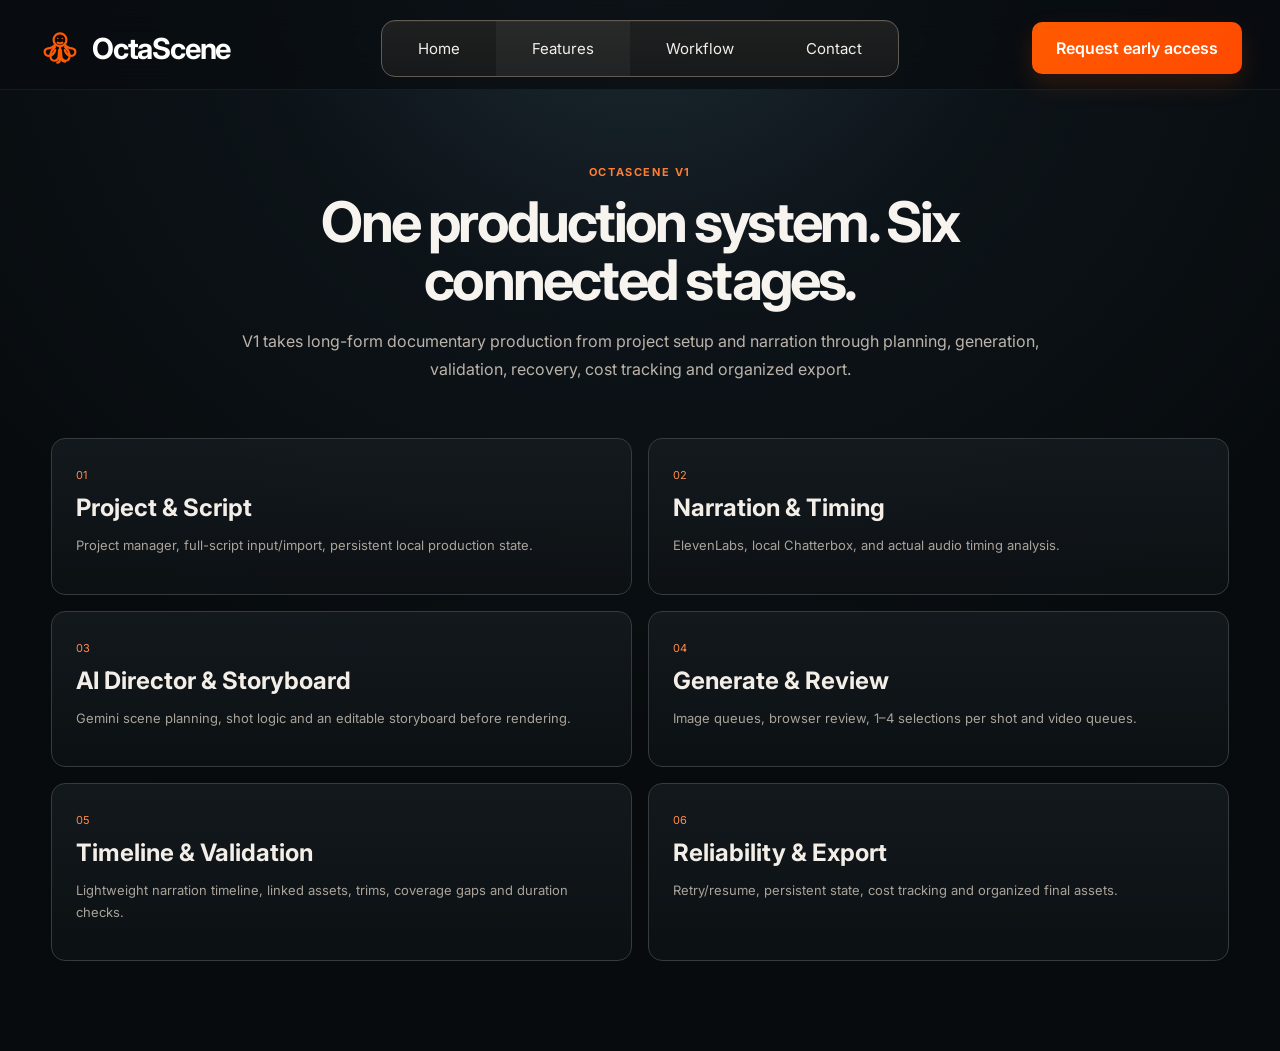
==== features.html @ 76b8c47f "Add V1 features overview" ====
<!doctype html><html lang="en" data-theme="dark"><head><meta charset="utf-8"><meta name="viewport" content="width=device-width,initial-scale=1"><title>OctaScene V1 Features</title><link rel="preconnect" href="https://fonts.googleapis.com"><link rel="preconnect" href="https://fonts.gstatic.com" crossorigin><link href="https://fonts.googleapis.com/css2?family=Inter:wght@400;500;600;700;800&display=swap" rel="stylesheet"><link rel="stylesheet" href="styles.css"><link rel="stylesheet" href="features.css"></head><body><div class="feature-page-shell"><header class="site-header inner-header"><a class="brand" href="index.html"><img src="assets/logo.svg" alt=""><span>OctaScene</span></a><nav class="main-nav"><a href="index.html">Home</a><a class="nav-active" href="features.html">Features</a><a href="index.html#workflow">Workflow</a><a href="mailto:support@octascene.com">Contact</a></nav><div class="header-actions"><a class="early-access" href="mailto:support@octascene.com?subject=OctaScene%20Early%20Access">Request early access</a></div></header><main class="feature-main"><section class="feature-hero"><span class="feature-kicker">OCTASCENE V1</span><h1>One production system. Six connected stages.</h1><p>V1 takes long-form documentary production from project setup and narration through planning, generation, validation, recovery, cost tracking and organized export.</p></section><section class="feature-grid"><a class="feature-card" href="features/project-script.html"><span>01</span><h2>Project & Script</h2><p>Project manager, full-script input/import, persistent local production state.</p></a><a class="feature-card" href="features/narration.html"><span>02</span><h2>Narration & Timing</h2><p>ElevenLabs, local Chatterbox, and actual audio timing analysis.</p></a><a class="feature-card" href="features/director.html"><span>03</span><h2>AI Director & Storyboard</h2><p>Gemini scene planning, shot logic and an editable storyboard before rendering.</p></a><a class="feature-card" href="features/generation-review.html"><span>04</span><h2>Generate & Review</h2><p>Image queues, browser review, 1–4 selections per shot and video queues.</p></a><a class="feature-card" href="features/timeline-validation.html"><span>05</span><h2>Timeline & Validation</h2><p>Lightweight narration timeline, linked assets, trims, coverage gaps and duration checks.</p></a><a class="feature-card" href="features/reliability-export.html"><span>06</span><h2>Reliability & Export</h2><p>Retry/resume, persistent state, cost tracking and organized final assets.</p></a></section></main></div></body></html>
---- styles.css ----
:root{
  --bg:#0a0f13;
  --bg2:#11161a;
  --panel:#252727d9;
  --panel2:#343330d9;
  --line:#6c645c99;
  --line-soft:#4a474399;
  --text:#f7f4ef;
  --muted:#cfc7bd;
  --orange:#ff5a00;
  --orange2:#ff6b00;
  --green:#69c67a;
  --blue:#2b98d4;
  --teal:#46b1a8;
  --red:#ff5538;
  --shadow:0 26px 70px rgba(0,0,0,.42);
}
*{box-sizing:border-box} html{scroll-behavior:smooth} body{margin:0;font-family:Inter,system-ui,-apple-system,Segoe UI,sans-serif;background:radial-gradient(circle at 50% -10%,#18232b 0,#0a0f13 42%,#070b0e 100%);color:var(--text);min-width:320px} button,a,select{font:inherit}.page-shell{min-height:100vh;overflow:hidden}.site-header{height:90px;padding:22px 38px;display:grid;grid-template-columns:1fr auto 1fr;align-items:center;position:relative;z-index:20}.brand{display:flex;align-items:center;gap:10px;color:#fff;text-decoration:none;font-size:29px;font-weight:700;letter-spacing:-1.2px}.brand img{width:44px;height:44px}.main-nav{display:flex;gap:0;border:1px solid #625b54;background:linear-gradient(180deg,#272724b8,#1c1d1db8);border-radius:14px;overflow:hidden;box-shadow:inset 0 1px rgba(255,255,255,.04)}.main-nav a{padding:18px 36px;color:#f3efea;text-decoration:none;font-size:15px}.main-nav a:hover{background:#ffffff0b}.header-actions{justify-self:end;display:flex;align-items:center;gap:10px}.early-access{background:linear-gradient(135deg,#ff5b00,#ff4a00);color:white;text-decoration:none;padding:16px 24px;border-radius:10px;font-weight:600;box-shadow:0 10px 25px #ff5a0028}.theme-toggle{width:40px;height:40px;border:1px solid #4d4b47;border-radius:10px;background:#171a1d;color:#d9d3cb;cursor:pointer}.hero{height:280px;position:relative;display:flex;justify-content:center;align-items:flex-start;text-align:center;overflow:visible}.hero-art{position:absolute;top:-22px;height:330px;width:470px;background-size:cover;background-position:center;filter:saturate(.68) sepia(.08) contrast(1.03);opacity:.56}.hero-art-left{left:0;background-image:linear-gradient(90deg,rgba(8,13,17,.08),rgba(8,13,17,.55) 82%,rgba(8,13,17,1)),url('assets/hero-left.jpg');background-position:left center}.hero-art-right{right:0;background-image:linear-gradient(270deg,rgba(8,13,17,.08),rgba(8,13,17,.55) 82%,rgba(8,13,17,1)),url('assets/hero-right.jpg');background-position:right center}.hero-vignette{position:absolute;inset:-90px 0 -30px;background:radial-gradient(ellipse at 50% 42%,rgba(10,15,19,.02) 20%,rgba(10,15,19,.55) 66%,#0a0f13 92%);pointer-events:none}.hero-copy{position:relative;z-index:3;max-width:900px;margin-top:3px}.hero h1{font-size:68px;line-height:1.05;letter-spacing:-3.8px;margin:6px 0 13px;font-weight:800;text-shadow:0 8px 24px rgba(0,0,0,.18)}.hero p{margin:0;color:#d5cec5;font-size:19px;letter-spacing:-.2px}.hero-buttons{display:flex;justify-content:center;gap:18px;margin-top:20px}.primary-button,.secondary-button{height:50px;min-width:240px;border-radius:9px;display:inline-flex;align-items:center;justify-content:center;gap:16px;text-decoration:none;font-weight:600}.primary-button{background:linear-gradient(135deg,#ff5d00,#ff4d00);color:#fff;box-shadow:0 12px 24px #ff5a0024}.secondary-button{border:1px solid #716a63;color:#f7f4ef;background:#14191d9e}.play{font-size:22px}.app-frame{position:relative;z-index:8;width:87.8%;max-width:1350px;height:506px;margin:-2px auto 12px;border:1px solid #756f67;border-radius:14px;background:linear-gradient(180deg,#4a4842e8,#2c302fdc 15%,#252827e9 100%);box-shadow:var(--shadow);display:grid;grid-template-columns:264px 1fr 276px;overflow:hidden;backdrop-filter:blur(12px)}.panel-col{min-width:0}.sidebar{border-right:1px solid #6e6962;padding:16px 10px 12px}.eyebrow,.chapters-title{font-size:9px;color:#e0d9cf;letter-spacing:.2px}.project-name{font-size:12px;margin-top:8px;display:flex;align-items:center;gap:7px}.project-name button{margin-left:auto;width:23px;height:23px;border-radius:6px;border:0;background:#77736c8c;color:white}.chapters-title{margin:14px 6px 6px}.chapter-list{border:1px solid #5b5955;border-radius:8px;overflow:hidden}.chapter{width:100%;height:38px;border:0;border-bottom:1px solid #55534f;background:#343533b8;color:#f3eee8;display:grid;grid-template-columns:28px 1fr 40px 17px;align-items:center;text-align:left;padding:0 10px;font-size:10px}.chapter:last-child{border-bottom:0}.chapter b{font-weight:500}.chapter em{font-style:normal;color:#eee7df;text-align:right}.chapter i{font-style:normal;color:#8f8b84;text-align:right}.chapter.done i{color:#68c97a}.chapter.active{background:linear-gradient(90deg,#61584e,#49443f);box-shadow:inset 2px 0 var(--orange)}.chapter.active i{color:var(--orange)}.add-chapter{width:100%;height:35px;margin-top:2px;border:1px solid #5b5955;border-radius:7px;background:#353633a8;color:#eee7df;display:flex;justify-content:space-between;align-items:center;padding:0 10px;font-size:10px}.status-card{border:1px solid #5b5955;border-radius:9px;margin-top:15px;padding:13px 12px;height:181px;background:#3133308e}.status-grid{display:flex;align-items:center;gap:18px;margin-top:18px}.progress-ring{width:76px;height:76px;border-radius:50%;display:grid;place-items:center;background:conic-gradient(var(--orange) 0 76%,#6a6862 76%);position:relative}.progress-ring:before{content:"";position:absolute;width:60px;height:60px;border-radius:50%;background:#373936}.progress-ring span{position:relative;font-size:24px}.progress-ring small{font-size:12px}.status-values{flex:1;font-size:10px}.status-values div{display:flex;justify-content:space-between;margin:10px 0}.status-values b{font-weight:500}.workspace{padding:12px 10px 10px;border-right:1px solid #68635d}.narration-row{height:66px;display:flex;align-items:center;gap:10px;border-bottom:1px solid #5c5751}.round-play{border:1px solid #6c665f;background:#7571688a;color:#fff;width:31px;height:31px;border-radius:50%;font-size:10px}.wave-wrap{flex:1;position:relative;height:55px;padding-top:12px}.narration-label{position:absolute;top:0;left:0}.waveform{height:28px;margin-top:7px;background:repeating-linear-gradient(90deg,var(--orange) 0 2px,transparent 2px 5px);clip-path:polygon(0 46%,1% 35%,2% 65%,3% 30%,4% 70%,5% 20%,6% 74%,7% 26%,8% 60%,9% 35%,10% 72%,11% 30%,12% 67%,13% 16%,14% 84%,15% 38%,16% 58%,17% 22%,18% 77%,19% 31%,20% 64%,21% 40%,22% 70%,23% 25%,24% 78%,25% 36%,26% 62%,27% 28%,28% 73%,29% 45%,30% 59%,31% 29%,32% 78%,33% 22%,34% 66%,35% 32%,36% 72%,37% 38%,38% 61%,39% 25%,40% 78%,41% 33%,42% 64%,43% 19%,44% 82%,45% 31%,46% 69%,47% 39%,48% 58%,49% 28%,50% 72%,51% 37%,52% 65%,53% 22%,54% 80%,55% 34%,56% 60%,57% 29%,58% 74%,59% 41%,60% 57%,61% 29%,62% 71%,63% 36%,64% 63%,65% 23%,66% 79%,67% 31%,68% 68%,69% 42%,70% 55%,71% 35%,72% 70%,73% 28%,74% 76%,75% 37%,76% 64%,77% 31%,78% 71%,79% 39%,80% 59%,81% 31%,82% 72%,83% 26%,84% 74%,85% 35%,86% 65%,87% 42%,88% 58%,89% 34%,90% 64%,91% 44%,92% 57%,93% 40%,94% 60%,95% 46%,96% 56%,97% 45%,98% 52%,99% 48%,100% 50%,100% 100%,0 100%)}.waveform:after{content:"";display:block;width:35%;height:100%;margin-left:65%;background:#88857f;opacity:.8}.timecode{font-size:10px;color:#e3dbd2;margin-top:-2px}.speed,.icon-btn{background:#343633;border:1px solid #68635d;color:#f0e9e2;border-radius:6px;height:29px;font-size:10px}.speed{padding:0 9px}.icon-btn{min-width:31px}.filter-row{height:42px;display:flex;align-items:center;justify-content:center;gap:10px}.filter{height:27px;padding:0 15px;border-radius:6px;border:1px solid #66615a;background:#343633;color:#efe8df;font-size:10px}.filter.active{background:#f4dfc6;color:#27221d;border-color:#e9caa9}.dot{display:inline-block;width:7px;height:7px;border-radius:50%;margin-right:5px}.blue{background:#278fca}.teal{background:#42aaa1}.orange{background:#f27b00}.red{background:#f14a2f}.scene-strip{display:grid;grid-template-columns:repeat(5,1fr);gap:6px}.scene-card{border:1px solid #625f5a;border-radius:8px;overflow:hidden;background:#262927;min-width:0}.scene-card.selected{border:1.5px solid var(--orange);box-shadow:0 0 0 1px #ff5a0033}.scene-card img{display:block;width:100%;height:118px;object-fit:cover;filter:saturate(.82) contrast(1.03)}.scene-body{padding:7px 8px 8px;height:103px}.scene-body h3{font-size:10px;margin:0 0 8px;font-weight:500}.scene-body h3 span{font-size:8px;border:1px solid #2989aa;color:#63c6e8;border-radius:2px;padding:1px 2px;margin-right:5px}.selected .scene-body h3 span{border-color:#e98700;color:#ff9b2b}.scene-body p{font-size:9px;line-height:1.45;color:#e3ddd6;margin:0 0 5px}.scene-body time{font-size:10px}.timeline-box{height:145px;border:1px solid #5b5853;border-radius:8px;margin-top:8px;background:#30322f}.timeline-head{height:31px;border-bottom:1px solid #55534e;display:flex;align-items:center;justify-content:space-between;padding:0 8px;font-size:10px}.timeline-head button{background:#3a3c39;border:1px solid #625e58;color:#eee6dd;height:23px;min-width:28px;border-radius:5px;font-size:9px}.timeline-content{display:flex;height:112px;padding:5px 7px 6px}.track-controls{width:39px;display:grid;grid-template-columns:1fr 1fr;gap:5px;align-content:start;padding-top:5px;color:#dcd4cb;font-size:9px}.tracks{position:relative;flex:1;overflow:hidden}.image-track{height:50px;border-radius:4px;overflow:hidden;border:1px solid #5f5b54}.image-track img{width:100%;height:100%;object-fit:cover;display:block}.audio-track{height:18px;border-radius:3px;margin-top:4px;display:flex;align-items:center;overflow:hidden;font-size:9px}.audio-track span{padding-left:6px;width:65px}.narration-track{background:#557b55}.music-track{background:#3d6f93}.mini-wave{flex:1;height:100%;background:repeating-linear-gradient(90deg,#d7ead2 0 1px,transparent 1px 4px);opacity:.75}.music-bars{flex:1;height:100%;background:repeating-linear-gradient(90deg,#72a2c0 0 35px,#4f86a9 35px 70px);opacity:.8}.playhead{position:absolute;left:31%;top:0;bottom:0;width:2px;background:var(--orange);box-shadow:0 0 8px #ff5a00}.playhead label{position:absolute;top:-29px;left:-17px;background:var(--orange);padding:4px 7px;border-radius:6px;color:#fff;font-size:9px}.direction{padding:14px 12px 12px}.direction-card{border:1px solid #5b5854;border-radius:8px;background:#343633a6;padding:12px 10px 10px}.direction-head{display:flex;align-items:center;justify-content:space-between;font-size:9px;margin-bottom:12px}.direction-head button{border:0;background:#7470698f;color:white;border-radius:6px;width:26px;height:24px}.rule{display:flex;gap:11px;margin:13px 0}.rule i{width:26px;height:26px;border-radius:7px;background:#4a4b47;display:grid;place-items:center;font-style:normal;font-size:11px}.rule>div{min-width:0}.rule b{display:block;font-size:10px;font-weight:500;margin-bottom:3px}.rule span{display:block;font-size:9px;color:#ddd6cd;line-height:1.45}.palette{display:flex;gap:7px;margin-top:7px}.palette span{width:16px;height:16px;border-radius:50%;border:1px solid #c7beb4;background:#555953}.palette span:nth-child(2){background:#666b6e}.palette span:nth-child(3){background:#737b79}.palette span:nth-child(4){background:#4f5b4f}.palette span:nth-child(5){background:#464c43}.palette span:nth-child(6){background:#a78769}.open-bible{width:100%;height:34px;border-radius:6px;border:1px solid #65615b;background:#444642;color:#f4eee6;display:flex;align-items:center;justify-content:space-between;padding:0 12px;font-size:9px;margin-top:10px}.coverage-card{height:89px;border:1px solid #5b5854;border-radius:8px;background:#343633a6;margin-top:12px;display:flex;align-items:center;justify-content:space-between;padding:13px 14px}.coverage-card span{font-size:9px;display:block}.coverage-card strong{display:block;color:var(--orange);font-size:26px;margin-top:3px}.coverage-card small{font-size:12px}.coverage-card em{font-style:normal;color:#eee7de;font-size:14px;font-weight:500}.check-ring{width:58px;height:58px;border-radius:50%;border:9px solid var(--orange);display:grid;place-items:center;font-size:25px}.workflow{width:93%;max-width:1435px;height:116px;margin:0 auto 30px;border:1px solid #3f4548;border-radius:12px;background:linear-gradient(180deg,#11171b,#0b1115);display:grid;grid-template-columns:1fr 24px 1fr 24px 1fr 24px 1fr;align-items:center;padding:0 24px;box-shadow:0 20px 60px rgba(0,0,0,.3)}.workflow article{display:flex;align-items:center;gap:20px;min-width:0}.step-no{width:34px;height:34px;border:1px solid #d5a873;border-radius:50%;display:grid;place-items:center}.step-icon{font-size:50px;color:#d7ab7d;line-height:1}.workflow h3{margin:0 0 5px;font-size:18px}.workflow p{margin:0;color:#d1c8bd;font-size:12px;line-height:1.5;max-width:220px}.chev{font-size:34px;color:#b39274}.below-fold{display:grid;place-items:center;height:130px;color:#756e66;font-size:13px}.theme-toggle{display:none}
@media(max-width:1200px){.site-header{grid-template-columns:1fr auto}.main-nav{display:none}.hero h1{font-size:58px}.app-frame{width:94%;grid-template-columns:220px 1fr 235px}.scene-body p{font-size:8px}.workflow{grid-template-columns:1fr 1fr;gap:18px;height:auto;padding:25px}.workflow .chev{display:none}}
@media(max-width:900px){.site-header{padding:18px 20px}.brand{font-size:24px}.early-access{padding:13px 15px;font-size:13px}.hero{height:330px}.hero h1{font-size:49px}.hero p{padding:0 22px}.hero-art{opacity:.38}.app-frame{height:auto;display:block;overflow:visible;width:94%}.sidebar,.direction{display:none}.workspace{border-right:0}.scene-strip{grid-template-columns:repeat(2,1fr)}.scene-card:nth-child(5){display:none}.timeline-box{margin-bottom:10px}.workflow{width:94%;grid-template-columns:1fr 1fr}.workflow article{padding:5px}.step-icon{font-size:42px}}
@media(max-width:600px){.site-header{height:72px}.brand img{width:36px}.brand span{font-size:21px}.early-access{font-size:12px;padding:11px 12px}.hero{height:310px}.hero h1{font-size:40px;letter-spacing:-2.4px}.hero p{font-size:16px}.hero-buttons{flex-direction:column;align-items:center}.primary-button,.secondary-button{width:240px;height:44px}.app-frame{margin-top:28px}.narration-row{gap:5px}.icon-btn:nth-last-child(2),.icon-btn:nth-last-child(1){display:none}.filter-row{overflow:auto;justify-content:flex-start}.scene-strip{grid-template-columns:1fr 1fr}.scene-card img{height:95px}.scene-body{height:112px}.workflow{grid-template-columns:1fr;height:auto}.workflow article{border-bottom:1px solid #2f3436;padding:14px 0}.workflow article:last-of-type{border-bottom:0}.step-no{display:none}}
HTML[data-theme="light"] body{background:#f3eee7;color:#1a1b1c} HTML[data-theme="light"] .site-header{color:#1a1b1c} HTML[data-theme="light"] .brand{color:#161718} HTML[data-theme="light"] .main-nav{background:#fff;border-color:#c7beb3} HTML[data-theme="light"] .main-nav a{color:#222} HTML[data-theme="light"] .hero-vignette{background:radial-gradient(ellipse at 50% 42%,rgba(243,238,231,.1) 25%,rgba(243,238,231,.56) 72%,#f3eee7 96%)} HTML[data-theme="light"] .hero p{color:#5d554e} HTML[data-theme="light"] .secondary-button{color:#241f1a;background:#fff;border-color:#b9afa4} HTML[data-theme="light"] .below-fold{color:#80766d}
.v1-teaser{width:min(1180px,92%);margin:58px auto 70px;display:grid;grid-template-columns:.9fr 1.1fr;gap:50px;align-items:center}.v1-teaser-copy>span{font-size:10px;letter-spacing:1.5px;color:#ff7d34;font-weight:700}.v1-teaser h2{font-size:38px;letter-spacing:-1.8px;line-height:1.08;margin:12px 0}.v1-teaser p{color:#a9a29a;line-height:1.7;font-size:13px}.v1-teaser-copy a{display:inline-block;margin-top:10px;color:#ff8b4c;text-decoration:none;font-size:13px;font-weight:600}.v1-mini-grid{display:grid;grid-template-columns:1fr 1fr;gap:10px}.v1-mini-grid a{height:70px;border:1px solid #363b3e;border-radius:11px;background:#101619;color:#eee8e1;text-decoration:none;padding:0 15px;display:flex;align-items:center;justify-content:space-between;font-size:12px}.v1-mini-grid a:hover{border-color:#865d42;background:#161a1c}.v1-mini-grid span{color:#6e6963;font-size:10px}@media(max-width:800px){.v1-teaser{grid-template-columns:1fr}.v1-mini-grid{grid-template-columns:1fr}}
html,body{min-height:100%;background:#070b0e}
body{position:relative;background:transparent!important}
body::before{content:"";position:fixed;z-index:-2;inset:0;pointer-events:none;background:radial-gradient(circle at 50% -10%,rgba(32,47,57,.95) 0,rgba(13,20,25,.96) 34%,rgba(7,11,14,.99) 72%,#070b0e 100%),radial-gradient(ellipse at 8% 42%,rgba(129,72,34,.12),transparent 36%),radial-gradient(ellipse at 91% 30%,rgba(118,72,39,.10),transparent 34%)}
body::after{content:"";position:fixed;z-index:-1;inset:0;pointer-events:none;opacity:.24;background-image:linear-gradient(rgba(255,255,255,.012) 1px,transparent 1px),linear-gradient(90deg,rgba(255,255,255,.009) 1px,transparent 1px);background-size:80px 80px;mask-image:linear-gradient(to bottom,rgba(0,0,0,.65),transparent 82%)}
.page-shell,.feature-page-shell{background:transparent!important;position:relative}
.inner-header{background:rgba(8,13,17,.76)!important}
HTML[data-theme="light"] body{background:transparent!important}
HTML[data-theme="light"] body::before{background:radial-gradient(circle at 50% -10%,#fffaf3 0,#f5efe7 42%,#eee7df 100%)}
HTML[data-theme="light"] body::after{opacity:.1}
---- features.css ----
.feature-page-shell{min-height:100vh}.inner-header{position:sticky;top:0;backdrop-filter:blur(18px);border-bottom:1px solid #ffffff10}.nav-active{background:#ffffff0b}.feature-main,.detail-page{width:min(1180px,92%);margin:0 auto;padding:70px 0 90px}.feature-hero{text-align:center;max-width:850px;margin:0 auto 55px}.feature-kicker,.detail-kicker{display:inline-block;color:#ff7d34;font-size:11px;letter-spacing:1.6px;font-weight:700}.feature-hero h1,.detail-top h1{font-size:56px;line-height:1.03;letter-spacing:-2.8px;margin:14px 0 18px}.feature-hero p,.detail-top p{color:#bcb4ab;line-height:1.75;font-size:16px}.feature-grid{display:grid;grid-template-columns:repeat(2,1fr);gap:16px}.feature-card,.detail-feature{border:1px solid #353b3e;border-radius:14px;background:linear-gradient(180deg,#151b1fdd,#0d1215dd);padding:24px;color:#f3eee8;text-decoration:none}.feature-card:hover{border-color:#825a40;transform:translateY(-2px)}.feature-card span{color:#ff8b4c;font-size:11px}.feature-card h2{font-size:24px;margin:10px 0 8px}.feature-card p,.detail-feature p{color:#aaa39b;line-height:1.65;font-size:13px}.detail-top{display:grid;grid-template-columns:1.1fr .9fr;gap:55px;align-items:center;margin-bottom:42px}.detail-visual,.mock-stack{border:1px solid #373d40;border-radius:16px;background:#101619cc;padding:16px}.mock-row{display:grid;grid-template-columns:14px 1fr auto;gap:12px;align-items:center;padding:14px 10px;border-bottom:1px solid #ffffff0d;font-size:12px}.mock-row:last-child{border-bottom:0}.mock-row span{color:#ff8b4c}.mock-dot{width:8px;height:8px;border-radius:50%;background:#ff5a00;box-shadow:0 0 12px #ff5a00}.category-badges{display:flex;gap:8px;flex-wrap:wrap;margin-top:20px}.category-badges span{border:1px solid #4e4944;border-radius:999px;padding:7px 10px;color:#d6cec5;font-size:11px}.detail-grid{display:grid;grid-template-columns:repeat(2,1fr);gap:12px}.detail-feature h3{margin:0 0 8px;font-size:17px}.detail-note{margin-top:18px;border:1px solid #4b433b;border-radius:12px;background:#1a1511b5;padding:17px;color:#c8b9ab;font-size:12px;line-height:1.6}.detail-nav{display:flex;justify-content:space-between;margin-top:28px}.detail-nav a{color:#ff8b4c;text-decoration:none;font-size:13px}@media(max-width:800px){.feature-grid,.detail-top,.detail-grid{grid-template-columns:1fr}.feature-hero h1,.detail-top h1{font-size:40px}.detail-top{gap:25px}.detail-nav{gap:15px;flex-direction:column}}
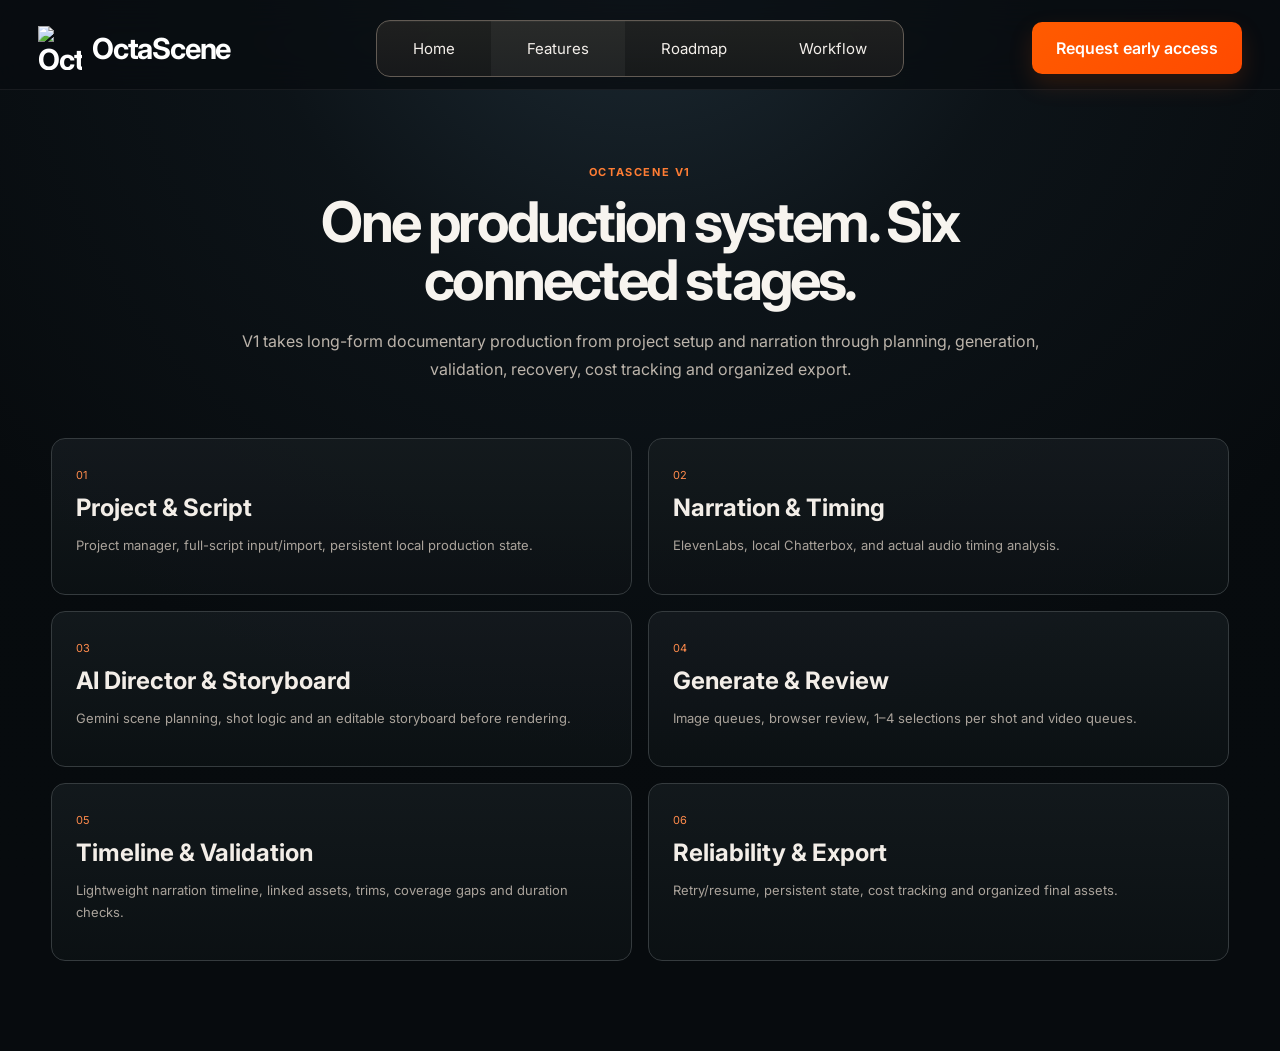
==== commit 58b86128: "Use new logo and favicon on features page" ====
--- a/features.html
+++ b/features.html
@@ -1 +1 @@
-<!doctype html><html lang="en" data-theme="dark"><head><meta charset="utf-8"><meta name="viewport" content="width=device-width,initial-scale=1"><title>OctaScene V1 Features</title><link rel="preconnect" href="https://fonts.googleapis.com"><link rel="preconnect" href="https://fonts.gstatic.com" crossorigin><link href="https://fonts.googleapis.com/css2?family=Inter:wght@400;500;600;700;800&display=swap" rel="stylesheet"><link rel="stylesheet" href="styles.css"><link rel="stylesheet" href="features.css"></head><body><div class="feature-page-shell"><header class="site-header inner-header"><a class="brand" href="index.html"><img src="assets/logo.svg" alt=""><span>OctaScene</span></a><nav class="main-nav"><a href="index.html">Home</a><a class="nav-active" href="features.html">Features</a><a href="index.html#workflow">Workflow</a><a href="mailto:support@octascene.com">Contact</a></nav><div class="header-actions"><a class="early-access" href="mailto:support@octascene.com?subject=OctaScene%20Early%20Access">Request early access</a></div></header><main class="feature-main"><section class="feature-hero"><span class="feature-kicker">OCTASCENE V1</span><h1>One production system. Six connected stages.</h1><p>V1 takes long-form documentary production from project setup and narration through planning, generation, validation, recovery, cost tracking and organized export.</p></section><section class="feature-grid"><a class="feature-card" href="features/project-script.html"><span>01</span><h2>Project & Script</h2><p>Project manager, full-script input/import, persistent local production state.</p></a><a class="feature-card" href="features/narration.html"><span>02</span><h2>Narration & Timing</h2><p>ElevenLabs, local Chatterbox, and actual audio timing analysis.</p></a><a class="feature-card" href="features/director.html"><span>03</span><h2>AI Director & Storyboard</h2><p>Gemini scene planning, shot logic and an editable storyboard before rendering.</p></a><a class="feature-card" href="features/generation-review.html"><span>04</span><h2>Generate & Review</h2><p>Image queues, browser review, 1–4 selections per shot and video queues.</p></a><a class="feature-card" href="features/timeline-validation.html"><span>05</span><h2>Timeline & Validation</h2><p>Lightweight narration timeline, linked assets, trims, coverage gaps and duration checks.</p></a><a class="feature-card" href="features/reliability-export.html"><span>06</span><h2>Reliability & Export</h2><p>Retry/resume, persistent state, cost tracking and organized final assets.</p></a></section></main></div></body></html>+<!doctype html><html lang="en" data-theme="dark"><head><meta charset="utf-8"><meta name="viewport" content="width=device-width,initial-scale=1"><title>OctaScene V1 Features</title><link rel="icon" type="image/png" href="assets/favicon-64.png"><link rel="apple-touch-icon" href="assets/favicon-180.png"><link rel="preconnect" href="https://fonts.googleapis.com"><link rel="preconnect" href="https://fonts.gstatic.com" crossorigin><link href="https://fonts.googleapis.com/css2?family=Inter:wght@400;500;600;700;800&display=swap" rel="stylesheet"><link rel="stylesheet" href="styles.css"><link rel="stylesheet" href="features.css"></head><body><div class="feature-page-shell"><header class="site-header inner-header"><a class="brand" href="index.html"><img src="assets/logo.png" alt="OctaScene"><span>OctaScene</span></a><nav class="main-nav"><a href="index.html">Home</a><a class="nav-active" href="features.html">Features</a><a href="roadmap.html">Roadmap</a><a href="index.html#workflow">Workflow</a></nav><div class="header-actions"><a class="early-access" href="mailto:support@octascene.com?subject=OctaScene%20Early%20Access">Request early access</a></div></header><main class="feature-main"><section class="feature-hero"><span class="feature-kicker">OCTASCENE V1</span><h1>One production system. Six connected stages.</h1><p>V1 takes long-form documentary production from project setup and narration through planning, generation, validation, recovery, cost tracking and organized export.</p></section><section class="feature-grid"><a class="feature-card" href="features/project-script.html"><span>01</span><h2>Project & Script</h2><p>Project manager, full-script input/import, persistent local production state.</p></a><a class="feature-card" href="features/narration.html"><span>02</span><h2>Narration & Timing</h2><p>ElevenLabs, local Chatterbox, and actual audio timing analysis.</p></a><a class="feature-card" href="features/director.html"><span>03</span><h2>AI Director & Storyboard</h2><p>Gemini scene planning, shot logic and an editable storyboard before rendering.</p></a><a class="feature-card" href="features/generation-review.html"><span>04</span><h2>Generate & Review</h2><p>Image queues, browser review, 1–4 selections per shot and video queues.</p></a><a class="feature-card" href="features/timeline-validation.html"><span>05</span><h2>Timeline & Validation</h2><p>Lightweight narration timeline, linked assets, trims, coverage gaps and duration checks.</p></a><a class="feature-card" href="features/reliability-export.html"><span>06</span><h2>Reliability & Export</h2><p>Retry/resume, persistent state, cost tracking and organized final assets.</p></a></section></main></div></body></html>
